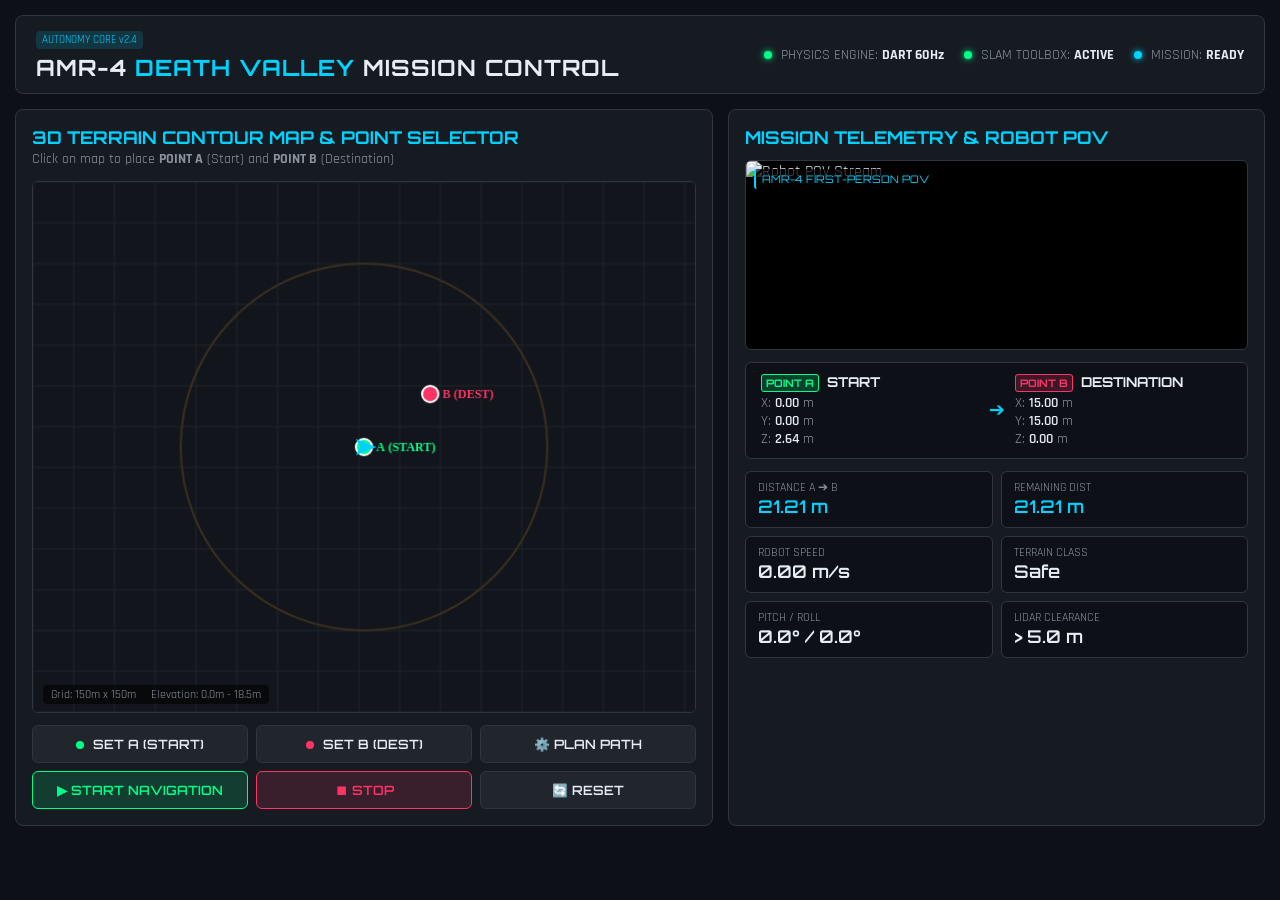
==== src/amr4_autonomy/web/index.html @ 95c59907 "Add-On: Point A -> Point B Autonomous Physics-Based Navigation on Death Valley terrain with Web Cont" ====
<!DOCTYPE html>
<html lang="en">
<head>
    <meta charset="UTF-8">
    <meta name="viewport" content="width=device-width, initial-scale=1.0">
    <title>AMR-4 Autonomous Navigation | Death Valley</title>
    <link rel="stylesheet" href="style.css">
    <link href="https://fonts.googleapis.com/css2?family=Orbitron:wght@400;600;800&family=Rajdhani:wght@500;600;700&display=swap" rel="stylesheet">
</head>
<body>
    <div class="app-container">
        <!-- Top Navigation Header -->
        <header class="hud-header">
            <div class="logo-area">
                <span class="badge">AUTONOMY CORE v2.4</span>
                <h1>AMR-4 <span>DEATH VALLEY</span> MISSION CONTROL</h1>
            </div>
            <div class="system-indicators">
                <div class="indicator"><span class="dot online"></span> PHYSICS ENGINE: <strong id="physics-status">DART 60Hz</strong></div>
                <div class="indicator"><span class="dot online"></span> SLAM TOOLBOX: <strong id="slam-status">ACTIVE</strong></div>
                <div class="indicator"><span class="dot active"></span> MISSION: <strong id="mission-badge">READY</strong></div>
            </div>
        </header>

        <!-- Main Workspace Grid -->
        <div class="grid-workspace">
            <!-- Left Panel: Interactive Terrain Map & Waypoint Selector -->
            <div class="panel terrain-panel">
                <div class="panel-header">
                    <h2>3D TERRAIN CONTOUR MAP & POINT SELECTOR</h2>
                    <span class="subtext">Click on map to place <strong>POINT A</strong> (Start) and <strong>POINT B</strong> (Destination)</span>
                </div>
                <div class="canvas-wrapper">
                    <canvas id="terrainCanvas" width="650" height="520"></canvas>
                    <div class="map-overlay-info">
                        <span>Grid: 150m x 150m</span>
                        <span>Elevation: 0.0m - 18.5m</span>
                    </div>
                </div>
                <!-- Control Button Bar -->
                <div class="control-actions">
                    <button id="btnSetA" class="btn btn-set-a"><span class="dot green"></span> SET A (START)</button>
                    <button id="btnSetB" class="btn btn-set-b"><span class="dot red"></span> SET B (DEST)</button>
                    <button id="btnPlan" class="btn btn-plan">⚙️ PLAN PATH</button>
                    <button id="btnStart" class="btn btn-start">▶ START NAVIGATION</button>
                    <button id="btnStop" class="btn btn-stop">⏹ STOP</button>
                    <button id="btnReset" class="btn btn-reset">🔄 RESET</button>
                </div>
            </div>

            <!-- Right Panel: Mission Telemetry & Robot POV Camera -->
            <div class="panel telemetry-panel">
                <div class="panel-header">
                    <h2>MISSION TELEMETRY & ROBOT POV</h2>
                </div>

                <!-- Live Camera Feed -->
                <div class="camera-box">
                    <img id="robotCamera" src="/api/camera_frame" alt="Robot POV Stream" onerror="this.src='data:image/svg+xml;utf8,<svg xmlns='http://www.w3.org/2000/svg' width='320' height='180'><rect fill='%23111' width='320' height='180'/><text fill='%23666' x='50%' y='50%' text-anchor='middle'>CAMERA STANDBY</text></svg>'">
                    <div class="camera-hud-badge">AMR-4 FIRST-PERSON POV</div>
                </div>

                <!-- Point A & Point B Coordinates Card -->
                <div class="telemetry-card">
                    <div class="point-col point-a-box">
                        <div class="point-title"><span class="badge-tag green">POINT A</span> START</div>
                        <div class="coord-line">X: <span id="val-ax">0.00</span> m</div>
                        <div class="coord-line">Y: <span id="val-ay">0.00</span> m</div>
                        <div class="coord-line">Z: <span id="val-az">2.64</span> m</div>
                    </div>
                    <div class="point-divider">➔</div>
                    <div class="point-col point-b-box">
                        <div class="point-title"><span class="badge-tag red">POINT B</span> DESTINATION</div>
                        <div class="coord-line">X: <span id="val-bx">15.00</span> m</div>
                        <div class="coord-line">Y: <span id="val-by">15.00</span> m</div>
                        <div class="coord-line">Z: <span id="val-bz">0.00</span> m</div>
                    </div>
                </div>

                <!-- Real-Time Dynamics Grid -->
                <div class="dynamics-grid">
                    <div class="metric-card">
                        <span class="label">DISTANCE A ➔ B</span>
                        <span class="value highlight" id="val-dist-ab">21.21 m</span>
                    </div>
                    <div class="metric-card">
                        <span class="label">REMAINING DIST</span>
                        <span class="value highlight" id="val-dist-rem">21.21 m</span>
                    </div>
                    <div class="metric-card">
                        <span class="label">ROBOT SPEED</span>
                        <span class="value" id="val-speed">0.00 m/s</span>
                    </div>
                    <div class="metric-card">
                        <span class="label">TERRAIN CLASS</span>
                        <span class="value" id="val-terrain">Safe</span>
                    </div>
                    <div class="metric-card">
                        <span class="label">PITCH / ROLL</span>
                        <span class="value" id="val-pitch-roll">0.0° / 0.0°</span>
                    </div>
                    <div class="metric-card">
                        <span class="label">LIDAR CLEARANCE</span>
                        <span class="value" id="val-clearance">> 5.0 m</span>
                    </div>
                </div>

                <!-- Arrival Banner -->
                <div id="arrival-banner" class="arrival-banner hidden">
                    🎉 DESTINATION B REACHED SUCCESSFULLY!
                </div>
            </div>
        </div>
    </div>
    <script src="app.js"></script>
</body>
</html>
---- src/amr4_autonomy/web/style.css ----
:root {
    --bg-dark: #0d1117;
    --card-bg: #161b22;
    --border-color: #30363d;
    --accent-blue: #00d2ff;
    --accent-green: #00ff88;
    --accent-red: #ff3366;
    --accent-yellow: #ffbb00;
    --text-main: #e6edf3;
    --text-muted: #8b949e;
}

* {
    margin: 0;
    padding: 0;
    box-sizing: border-box;
}

body {
    background-color: var(--bg-dark);
    color: var(--text-main);
    font-family: 'Rajdhani', sans-serif;
    font-size: 16px;
    overflow-x: hidden;
}

.app-container {
    max-width: 1400px;
    margin: 0 auto;
    padding: 15px;
}

.hud-header {
    display: flex;
    justify-content: space-between;
    align-items: center;
    background: var(--card-bg);
    border: 1px solid var(--border-color);
    border-radius: 8px;
    padding: 12px 20px;
    margin-bottom: 15px;
}

.hud-header h1 {
    font-family: 'Orbitron', sans-serif;
    font-size: 1.4rem;
    letter-spacing: 1px;
}

.hud-header h1 span {
    color: var(--accent-blue);
}

.badge {
    background: rgba(0, 210, 255, 0.15);
    color: var(--accent-blue);
    font-size: 0.7rem;
    padding: 2px 6px;
    border-radius: 4px;
    margin-bottom: 4px;
    display: inline-block;
}

.system-indicators {
    display: flex;
    gap: 20px;
}

.indicator {
    font-size: 0.9rem;
    color: var(--text-muted);
}

.indicator strong {
    color: var(--text-main);
}

.dot {
    width: 8px;
    height: 8px;
    border-radius: 50%;
    display: inline-block;
    margin-right: 5px;
}

.dot.online { background-color: var(--accent-green); box-shadow: 0 0 6px var(--accent-green); }
.dot.active { background-color: var(--accent-blue); box-shadow: 0 0 6px var(--accent-blue); }
.dot.green { background-color: var(--accent-green); }
.dot.red { background-color: var(--accent-red); }

.grid-workspace {
    display: grid;
    grid-template-columns: 1.3fr 1fr;
    gap: 15px;
}

.panel {
    background: var(--card-bg);
    border: 1px solid var(--border-color);
    border-radius: 8px;
    padding: 16px;
}

.panel-header {
    margin-bottom: 12px;
}

.panel-header h2 {
    font-family: 'Orbitron', sans-serif;
    font-size: 1.1rem;
    color: var(--accent-blue);
}

.panel-header .subtext {
    font-size: 0.85rem;
    color: var(--text-muted);
}

.canvas-wrapper {
    position: relative;
    background: #080c10;
    border: 1px solid var(--border-color);
    border-radius: 6px;
    overflow: hidden;
    margin-bottom: 12px;
}

canvas {
    display: block;
    width: 100%;
    height: auto;
    cursor: crosshair;
}

.map-overlay-info {
    position: absolute;
    bottom: 8px;
    left: 10px;
    font-size: 0.75rem;
    color: var(--text-muted);
    background: rgba(0,0,0,0.6);
    padding: 2px 8px;
    border-radius: 4px;
    display: flex;
    gap: 15px;
}

.control-actions {
    display: grid;
    grid-template-columns: repeat(3, 1fr);
    gap: 8px;
}

.btn {
    font-family: 'Orbitron', sans-serif;
    font-size: 0.8rem;
    font-weight: 600;
    padding: 10px;
    border: 1px solid var(--border-color);
    border-radius: 6px;
    background: #21262d;
    color: var(--text-main);
    cursor: pointer;
    transition: all 0.2s ease;
}

.btn:hover {
    background: #30363d;
    border-color: var(--accent-blue);
}

.btn-set-a:hover { border-color: var(--accent-green); color: var(--accent-green); }
.btn-set-b:hover { border-color: var(--accent-red); color: var(--accent-red); }
.btn-start { background: rgba(0, 255, 136, 0.15); border-color: var(--accent-green); color: var(--accent-green); }
.btn-start:hover { background: var(--accent-green); color: #000; }
.btn-stop { background: rgba(255, 51, 102, 0.15); border-color: var(--accent-red); color: var(--accent-red); }
.btn-stop:hover { background: var(--accent-red); color: #fff; }

.camera-box {
    position: relative;
    border: 1px solid var(--border-color);
    border-radius: 6px;
    overflow: hidden;
    background: #000;
    margin-bottom: 12px;
    height: 190px;
}

.camera-box img {
    width: 100%;
    height: 100%;
    object-fit: cover;
}

.camera-hud-badge {
    position: absolute;
    top: 8px;
    left: 8px;
    font-family: 'Orbitron', sans-serif;
    font-size: 0.65rem;
    background: rgba(0,0,0,0.7);
    color: var(--accent-blue);
    padding: 3px 6px;
    border-radius: 3px;
    border-left: 2px solid var(--accent-blue);
}

.telemetry-card {
    display: flex;
    justify-content: space-between;
    align-items: center;
    background: #0d1117;
    border: 1px solid var(--border-color);
    border-radius: 6px;
    padding: 10px 15px;
    margin-bottom: 12px;
}

.point-col {
    flex: 1;
}

.point-title {
    font-family: 'Orbitron', sans-serif;
    font-size: 0.85rem;
    font-weight: bold;
    margin-bottom: 4px;
}

.badge-tag {
    font-size: 0.65rem;
    padding: 1px 4px;
    border-radius: 3px;
    margin-right: 4px;
}

.badge-tag.green { background: rgba(0, 255, 136, 0.2); color: var(--accent-green); border: 1px solid var(--accent-green); }
.badge-tag.red { background: rgba(255, 51, 102, 0.2); color: var(--accent-red); border: 1px solid var(--accent-red); }

.coord-line {
    font-size: 0.85rem;
    color: var(--text-muted);
}

.coord-line span {
    color: var(--text-main);
    font-weight: 600;
}

.point-divider {
    font-size: 1.2rem;
    color: var(--accent-blue);
    padding: 0 10px;
}

.dynamics-grid {
    display: grid;
    grid-template-columns: repeat(2, 1fr);
    gap: 8px;
}

.metric-card {
    background: #0d1117;
    border: 1px solid var(--border-color);
    border-radius: 6px;
    padding: 8px 12px;
}

.metric-card .label {
    display: block;
    font-size: 0.75rem;
    color: var(--text-muted);
    text-transform: uppercase;
}

.metric-card .value {
    font-family: 'Orbitron', sans-serif;
    font-size: 1.1rem;
    font-weight: 600;
    color: var(--text-main);
}

.metric-card .value.highlight {
    color: var(--accent-blue);
}

.arrival-banner {
    background: rgba(0, 255, 136, 0.2);
    border: 1px solid var(--accent-green);
    color: var(--accent-green);
    font-family: 'Orbitron', sans-serif;
    font-size: 0.95rem;
    text-align: center;
    padding: 10px;
    border-radius: 6px;
    margin-top: 10px;
    animation: pulse 1.5s infinite;
}

.hidden { display: none; }

@keyframes pulse {
    0% { opacity: 0.8; }
    50% { opacity: 1; }
    100% { opacity: 0.8; }
}
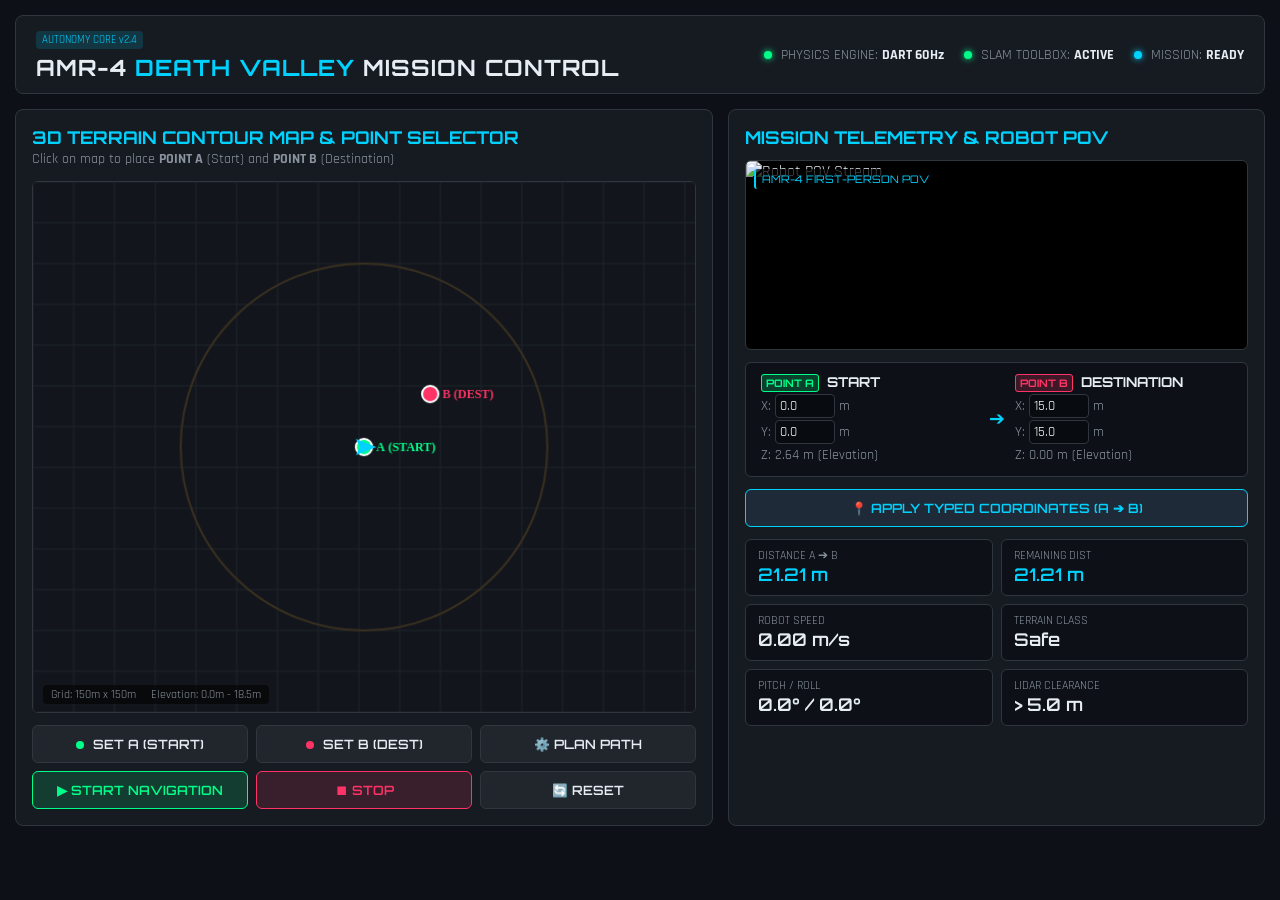
==== commit 8f3d42b2: "Fix web server concurrency with ThreadingHTTPServer and package share resolution" ====
--- a/src/amr4_autonomy/web/index.html
+++ b/src/amr4_autonomy/web/index.html
@@ -64,17 +64,20 @@
                 <div class="telemetry-card">
                     <div class="point-col point-a-box">
                         <div class="point-title"><span class="badge-tag green">POINT A</span> START</div>
-                        <div class="coord-line">X: <span id="val-ax">0.00</span> m</div>
-                        <div class="coord-line">Y: <span id="val-ay">0.00</span> m</div>
-                        <div class="coord-line">Z: <span id="val-az">2.64</span> m</div>
+                        <div class="coord-line">X: <input type="number" id="input-ax" value="0.0" step="0.5" class="coord-input"> m</div>
+                        <div class="coord-line">Y: <input type="number" id="input-ay" value="0.0" step="0.5" class="coord-input"> m</div>
+                        <div class="coord-line">Z: <span id="val-az">2.64</span> m (Elevation)</div>
                     </div>
                     <div class="point-divider">➔</div>
                     <div class="point-col point-b-box">
                         <div class="point-title"><span class="badge-tag red">POINT B</span> DESTINATION</div>
-                        <div class="coord-line">X: <span id="val-bx">15.00</span> m</div>
-                        <div class="coord-line">Y: <span id="val-by">15.00</span> m</div>
-                        <div class="coord-line">Z: <span id="val-bz">0.00</span> m</div>
+                        <div class="coord-line">X: <input type="number" id="input-bx" value="15.0" step="0.5" class="coord-input"> m</div>
+                        <div class="coord-line">Y: <input type="number" id="input-by" value="15.0" step="0.5" class="coord-input"> m</div>
+                        <div class="coord-line">Z: <span id="val-bz">0.00</span> m (Elevation)</div>
                     </div>
+                </div>
+                <div style="margin-bottom: 12px;">
+                    <button id="btnApplyCoords" class="btn" style="width: 100%; background: #1f2a38; border-color: var(--accent-blue); color: var(--accent-blue);">📍 APPLY TYPED COORDINATES (A ➔ B)</button>
                 </div>
 
                 <!-- Real-Time Dynamics Grid -->
--- a/src/amr4_autonomy/web/style.css
+++ b/src/amr4_autonomy/web/style.css
@@ -241,11 +241,26 @@
 .coord-line {
     font-size: 0.85rem;
     color: var(--text-muted);
-}
-
-.coord-line span {
-    color: var(--text-main);
-    font-weight: 600;
+    display: flex;
+    align-items: center;
+    gap: 4px;
+    margin-bottom: 2px;
+}
+
+.coord-input {
+    width: 60px;
+    background: #080c10;
+    border: 1px solid var(--border-color);
+    border-radius: 4px;
+    color: #fff;
+    font-family: 'Rajdhani', sans-serif;
+    font-size: 0.9rem;
+    padding: 2px 4px;
+}
+
+.coord-input:focus {
+    border-color: var(--accent-blue);
+    outline: none;
 }
 
 .point-divider {
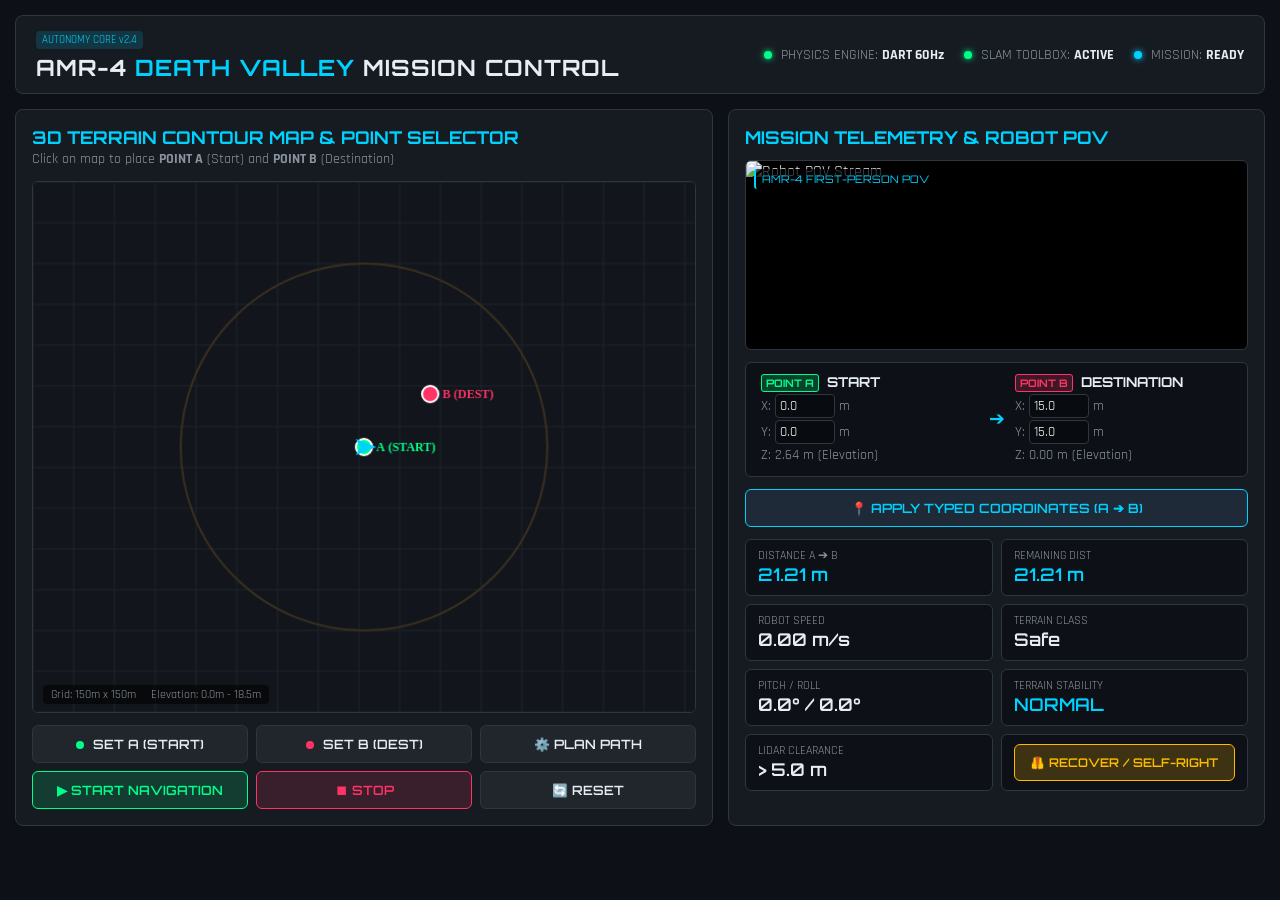
==== commit 27e3b081: "Add terrain elevation slope adaptation, anti-tip stabilization, and rollover recovery reflexes" ====
--- a/src/amr4_autonomy/web/index.html
+++ b/src/amr4_autonomy/web/index.html
@@ -103,8 +103,15 @@
                         <span class="value" id="val-pitch-roll">0.0° / 0.0°</span>
                     </div>
                     <div class="metric-card">
+                        <span class="label">TERRAIN STABILITY</span>
+                        <span class="value highlight" id="val-stability">NORMAL</span>
+                    </div>
+                    <div class="metric-card">
                         <span class="label">LIDAR CLEARANCE</span>
                         <span class="value" id="val-clearance">> 5.0 m</span>
+                    </div>
+                    <div class="metric-card" style="display: flex; align-items: center; justify-content: center;">
+                        <button id="btnRecover" class="btn" style="width: 100%; font-size: 0.75rem; background: rgba(255, 187, 0, 0.2); border-color: var(--accent-yellow); color: var(--accent-yellow);">🦺 RECOVER / SELF-RIGHT</button>
                     </div>
                 </div>
 
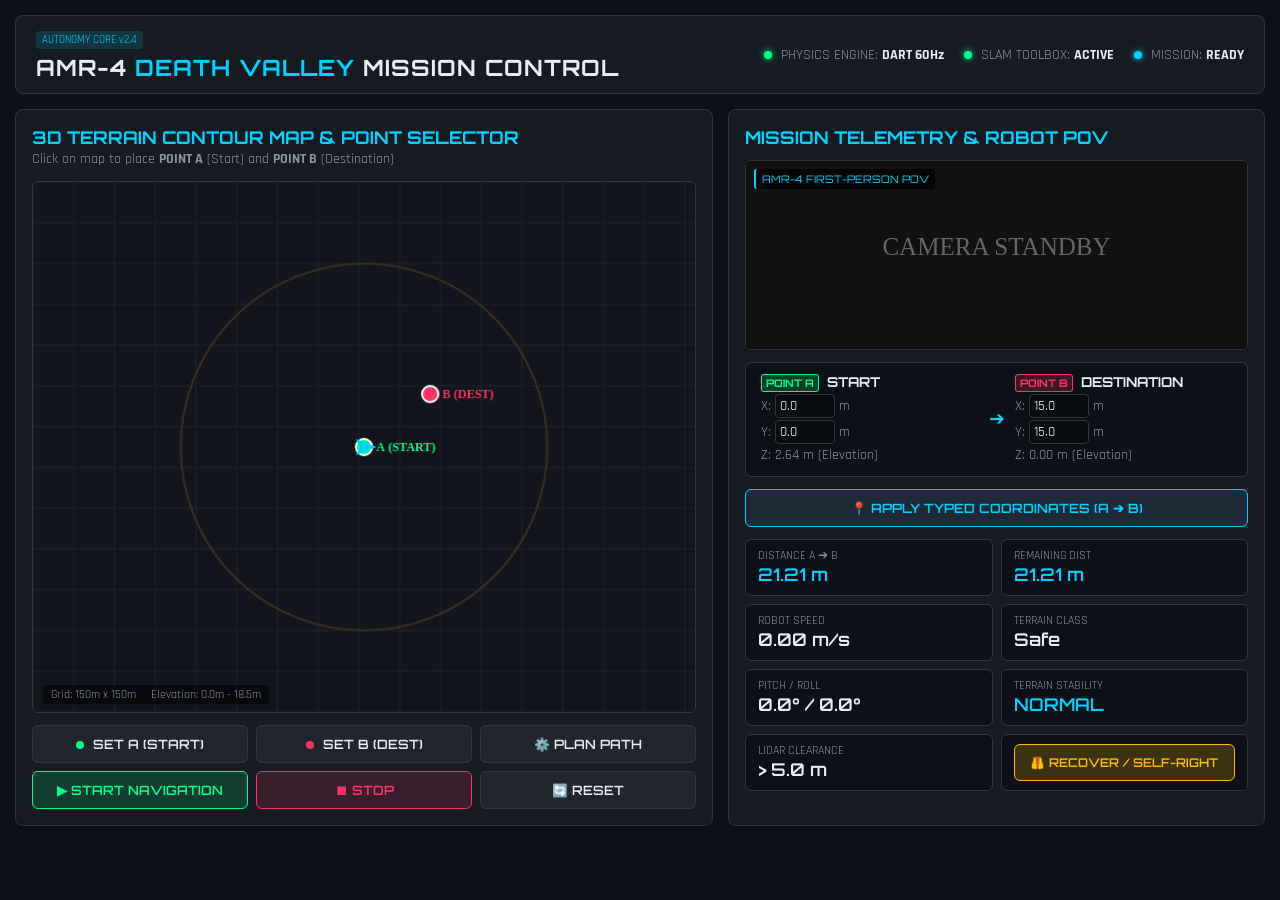
==== commit f8c9fdc8: "Enable live browser camera MJPEG stream with HUD and dynamic obstacle bypass planner" ====
--- a/src/amr4_autonomy/web/index.html
+++ b/src/amr4_autonomy/web/index.html
@@ -56,7 +56,7 @@
 
                 <!-- Live Camera Feed -->
                 <div class="camera-box">
-                    <img id="robotCamera" src="/api/camera_frame" alt="Robot POV Stream" onerror="this.src='data:image/svg+xml;utf8,<svg xmlns='http://www.w3.org/2000/svg' width='320' height='180'><rect fill='%23111' width='320' height='180'/><text fill='%23666' x='50%' y='50%' text-anchor='middle'>CAMERA STANDBY</text></svg>'">
+                    <img id="robotCamera" src="/api/camera_stream" alt="Robot POV Stream" onerror="this.src='data:image/svg+xml;utf8,<svg xmlns=\'http://www.w3.org/2000/svg\' width=\'320\' height=\'180\'><rect fill=\'%23111\' width=\'320\' height=\'180\'/><text fill=\'%23666\' x=\'50%\' y=\'50%\' text-anchor=\'middle\'>CAMERA STANDBY</text></svg>'">
                     <div class="camera-hud-badge">AMR-4 FIRST-PERSON POV</div>
                 </div>
 
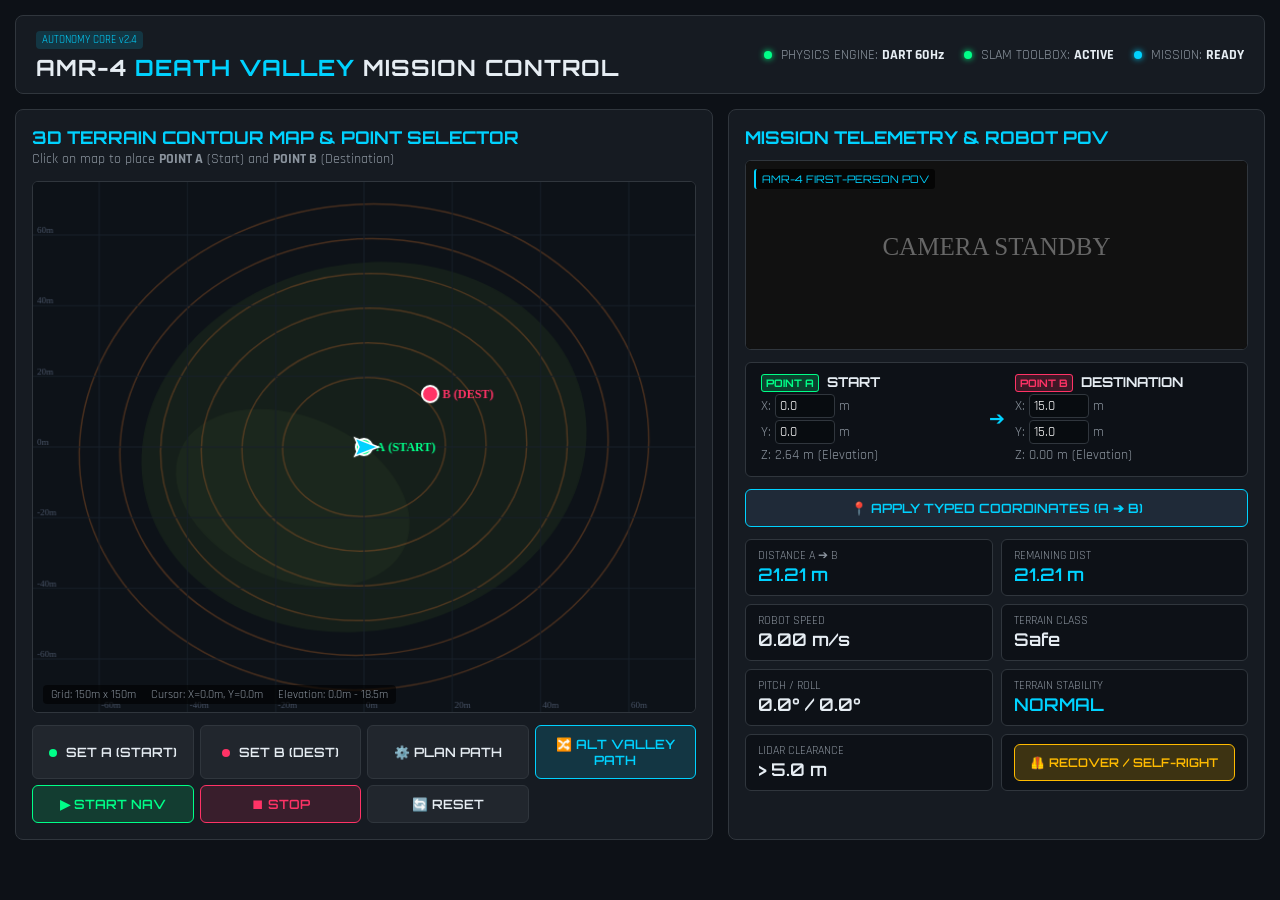
==== commit 300f9750: "Fix web click coordinate accuracy, add cursor coordinates preview, and add alternative valley route " ====
--- a/src/amr4_autonomy/web/index.html
+++ b/src/amr4_autonomy/web/index.html
@@ -34,15 +34,22 @@
                     <canvas id="terrainCanvas" width="650" height="520"></canvas>
                     <div class="map-overlay-info">
                         <span>Grid: 150m x 150m</span>
+                        <span id="hover-coord">Cursor: X=0.0m, Y=0.0m</span>
                         <span>Elevation: 0.0m - 18.5m</span>
                     </div>
+                </div>
+                <!-- Ridge Block Warning Alert -->
+                <div id="ridge-alert" class="ridge-alert hidden">
+                    <span>⚠️ <strong>STEEP CLIFF DETECTED:</strong> Bot cannot climb this vertical ridge.</span>
+                    <button id="btnQuickAlt" class="btn" style="padding: 4px 8px; font-size: 0.75rem; background: var(--accent-yellow); color: #000;">🔀 REROUTE VIA VALLEY</button>
                 </div>
                 <!-- Control Button Bar -->
                 <div class="control-actions">
                     <button id="btnSetA" class="btn btn-set-a"><span class="dot green"></span> SET A (START)</button>
                     <button id="btnSetB" class="btn btn-set-b"><span class="dot red"></span> SET B (DEST)</button>
                     <button id="btnPlan" class="btn btn-plan">⚙️ PLAN PATH</button>
-                    <button id="btnStart" class="btn btn-start">▶ START NAVIGATION</button>
+                    <button id="btnAltPlan" class="btn" style="background: rgba(0, 210, 255, 0.15); border-color: var(--accent-blue); color: var(--accent-blue);">🔀 ALT VALLEY PATH</button>
+                    <button id="btnStart" class="btn btn-start">▶ START NAV</button>
                     <button id="btnStop" class="btn btn-stop">⏹ STOP</button>
                     <button id="btnReset" class="btn btn-reset">🔄 RESET</button>
                 </div>
--- a/src/amr4_autonomy/web/style.css
+++ b/src/amr4_autonomy/web/style.css
@@ -146,10 +146,24 @@
     gap: 15px;
 }
 
+.ridge-alert {
+    background: rgba(255, 187, 0, 0.15);
+    border: 1px solid var(--accent-yellow);
+    color: var(--accent-yellow);
+    padding: 8px 12px;
+    border-radius: 6px;
+    margin-bottom: 10px;
+    display: flex;
+    justify-content: space-between;
+    align-items: center;
+    font-size: 0.85rem;
+    animation: pulse 1.5s infinite;
+}
+
 .control-actions {
     display: grid;
-    grid-template-columns: repeat(3, 1fr);
-    gap: 8px;
+    grid-template-columns: repeat(4, 1fr);
+    gap: 6px;
 }
 
 .btn {
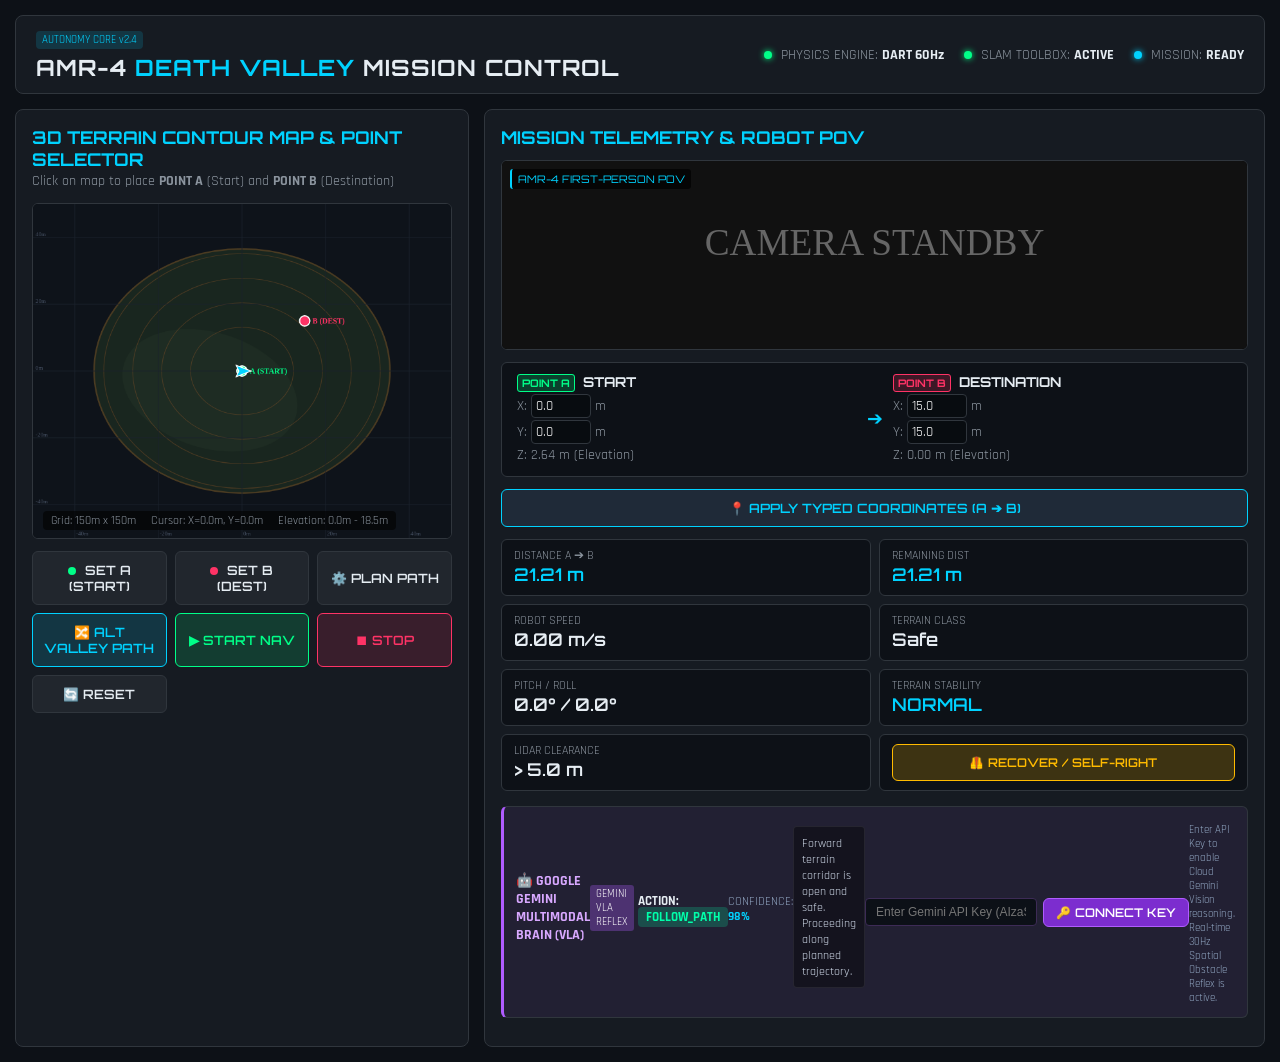
==== commit e205fa86: "Integrate Google Gemini Multimodal VLA Brain, dynamic API key support, and left/right obstacle avoid" ====
--- a/src/amr4_autonomy/web/index.html
+++ b/src/amr4_autonomy/web/index.html
@@ -122,6 +122,27 @@
                     </div>
                 </div>
 
+                <!-- Google Gemini AI Multimodal Brain Panel -->
+                <div class="telemetry-card gemini-card" style="margin-top: 15px; border-left: 3px solid #b05cff; background: rgba(176, 92, 255, 0.08); padding: 12px; border-radius: 6px;">
+                    <div style="display: flex; justify-content: space-between; align-items: center; margin-bottom: 8px;">
+                        <span style="color: #d8a8ff; font-weight: 700; font-size: 0.85rem;">🤖 GOOGLE GEMINI MULTIMODAL BRAIN (VLA)</span>
+                        <span id="gemini-engine-badge" class="badge-tag" style="background: rgba(176, 92, 255, 0.3); color: #fff; padding: 2px 6px; font-size: 0.7rem; border-radius: 3px;">GEMINI VLA REFLEX</span>
+                    </div>
+                    <div style="font-size: 0.8rem; margin-bottom: 6px; display: flex; align-items: center; justify-content: space-between;">
+                        <div><strong>ACTION:</strong> <span id="gemini-action-pill" style="padding: 2px 8px; border-radius: 4px; background: rgba(0, 255, 170, 0.2); color: #00ffaa; font-weight: 700;">FOLLOW_PATH</span></div>
+                        <div style="color: #8fa3bf; font-size: 0.75rem;">CONFIDENCE: <strong id="gemini-confidence" style="color: #00d2ff;">98%</strong></div>
+                    </div>
+                    <div id="gemini-reasoning" style="font-size: 0.78rem; color: #cfd9e8; background: rgba(0, 0, 0, 0.4); padding: 8px; border-radius: 4px; border: 1px solid rgba(255,255,255,0.08); min-height: 38px; margin-bottom: 10px;">
+                        Forward terrain corridor is open and safe. Proceeding along planned trajectory.
+                    </div>
+                    <!-- Gemini API Key Input -->
+                    <div style="display: flex; gap: 6px; align-items: center;">
+                        <input type="password" id="input-gemini-key" placeholder="Enter Gemini API Key (AIzaSy...)" style="flex: 1; padding: 6px 10px; font-size: 0.75rem; background: #0c1017; border: 1px solid #3d2b56; color: #fff; border-radius: 4px;">
+                        <button id="btnSaveGeminiKey" class="btn" style="padding: 6px 12px; font-size: 0.75rem; background: #7c2dcf; border-color: #b05cff; color: #fff; white-space: nowrap;">🔑 CONNECT KEY</button>
+                    </div>
+                    <div id="gemini-key-status" style="font-size: 0.7rem; color: #8fa3bf; margin-top: 4px;">Enter API Key to enable Cloud Gemini Vision reasoning. Real-time 30Hz Spatial Obstacle Reflex is active.</div>
+                </div>
+
                 <!-- Arrival Banner -->
                 <div id="arrival-banner" class="arrival-banner hidden">
                     🎉 DESTINATION B REACHED SUCCESSFULLY!
--- a/src/amr4_autonomy/web/style.css
+++ b/src/amr4_autonomy/web/style.css
@@ -162,8 +162,8 @@
 
 .control-actions {
     display: grid;
-    grid-template-columns: repeat(4, 1fr);
-    gap: 6px;
+    grid-template-columns: repeat(3, 1fr);
+    gap: 8px;
 }
 
 .btn {
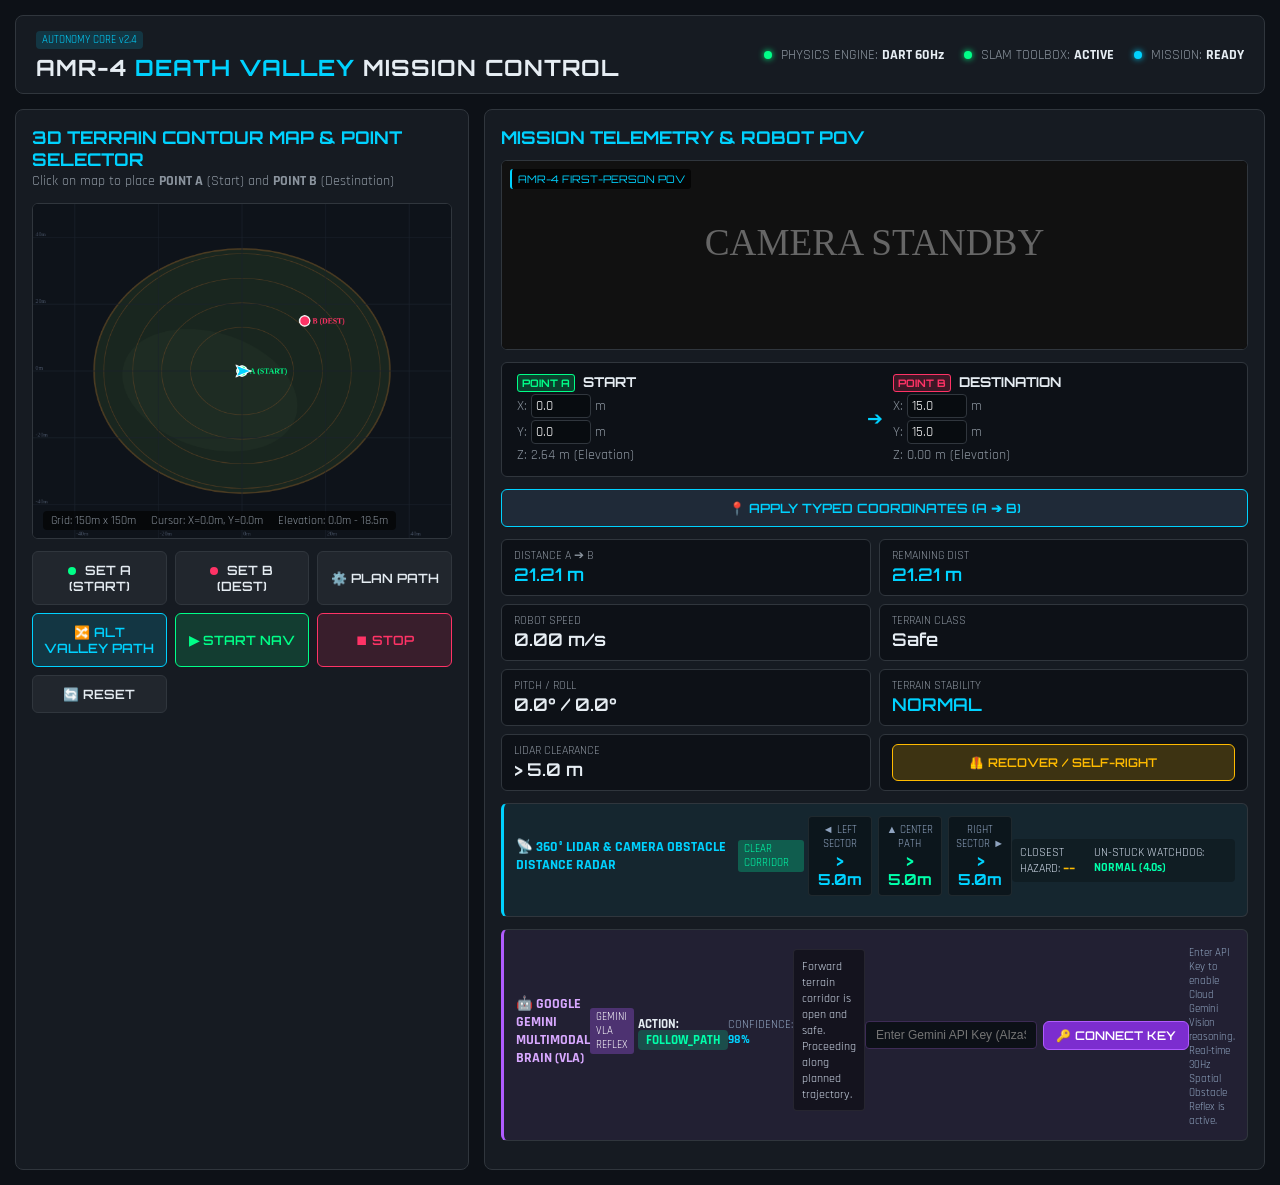
==== commit 03cef67f: "feat(autonomy): add 4-second stall watchdog, obstacle distance radar HUD, and multi-phase stuck reco" ====
--- a/src/amr4_autonomy/web/index.html
+++ b/src/amr4_autonomy/web/index.html
@@ -122,8 +122,34 @@
                     </div>
                 </div>
 
+                <!-- Obstacle Radar & Sector Distance Telemetry Card -->
+                <div class="telemetry-card" style="margin-top: 12px; border-left: 3px solid #00d2ff; background: rgba(0, 210, 255, 0.06); padding: 12px; border-radius: 6px;">
+                    <div style="display: flex; justify-content: space-between; align-items: center; margin-bottom: 8px;">
+                        <span style="color: #00d2ff; font-weight: 700; font-size: 0.85rem;">📡 360° LIDAR & CAMERA OBSTACLE DISTANCE RADAR</span>
+                        <span id="obs-detour-status" class="badge-tag" style="background: rgba(0, 255, 170, 0.25); color: #00ffaa; padding: 2px 6px; font-size: 0.7rem; border-radius: 3px;">CLEAR CORRIDOR</span>
+                    </div>
+                    <div style="display: grid; grid-template-columns: repeat(3, 1fr); gap: 6px; text-align: center; margin-bottom: 8px;">
+                        <div style="background: rgba(0,0,0,0.4); padding: 6px; border-radius: 4px; border: 1px solid rgba(255,255,255,0.08);">
+                            <div style="font-size: 0.68rem; color: #8fa3bf;">◄ LEFT SECTOR</div>
+                            <div id="val-obs-left" style="font-size: 0.95rem; font-weight: 700; color: #00d2ff; font-family: Orbitron;">> 5.0m</div>
+                        </div>
+                        <div style="background: rgba(0,0,0,0.4); padding: 6px; border-radius: 4px; border: 1px solid rgba(255,255,255,0.08);">
+                            <div style="font-size: 0.68rem; color: #8fa3bf;">▲ CENTER PATH</div>
+                            <div id="val-obs-center" style="font-size: 0.95rem; font-weight: 700; color: #00ffaa; font-family: Orbitron;">> 5.0m</div>
+                        </div>
+                        <div style="background: rgba(0,0,0,0.4); padding: 6px; border-radius: 4px; border: 1px solid rgba(255,255,255,0.08);">
+                            <div style="font-size: 0.68rem; color: #8fa3bf;">RIGHT SECTOR ►</div>
+                            <div id="val-obs-right" style="font-size: 0.95rem; font-weight: 700; color: #00d2ff; font-family: Orbitron;">> 5.0m</div>
+                        </div>
+                    </div>
+                    <div style="font-size: 0.75rem; color: #cfd9e8; display: flex; justify-content: space-between; align-items: center; background: rgba(0,0,0,0.25); padding: 6px 8px; border-radius: 4px;">
+                        <span>CLOSEST HAZARD: <strong id="val-obs-closest" style="color: #ffbb00; font-family: Orbitron;">--</strong></span>
+                        <span>UN-STUCK WATCHDOG: <strong id="val-stuck-watchdog" style="color: #00ffaa;">NORMAL (4.0s)</strong></span>
+                    </div>
+                </div>
+
                 <!-- Google Gemini AI Multimodal Brain Panel -->
-                <div class="telemetry-card gemini-card" style="margin-top: 15px; border-left: 3px solid #b05cff; background: rgba(176, 92, 255, 0.08); padding: 12px; border-radius: 6px;">
+                <div class="telemetry-card gemini-card" style="margin-top: 12px; border-left: 3px solid #b05cff; background: rgba(176, 92, 255, 0.08); padding: 12px; border-radius: 6px;">
                     <div style="display: flex; justify-content: space-between; align-items: center; margin-bottom: 8px;">
                         <span style="color: #d8a8ff; font-weight: 700; font-size: 0.85rem;">🤖 GOOGLE GEMINI MULTIMODAL BRAIN (VLA)</span>
                         <span id="gemini-engine-badge" class="badge-tag" style="background: rgba(176, 92, 255, 0.3); color: #fff; padding: 2px 6px; font-size: 0.7rem; border-radius: 3px;">GEMINI VLA REFLEX</span>
